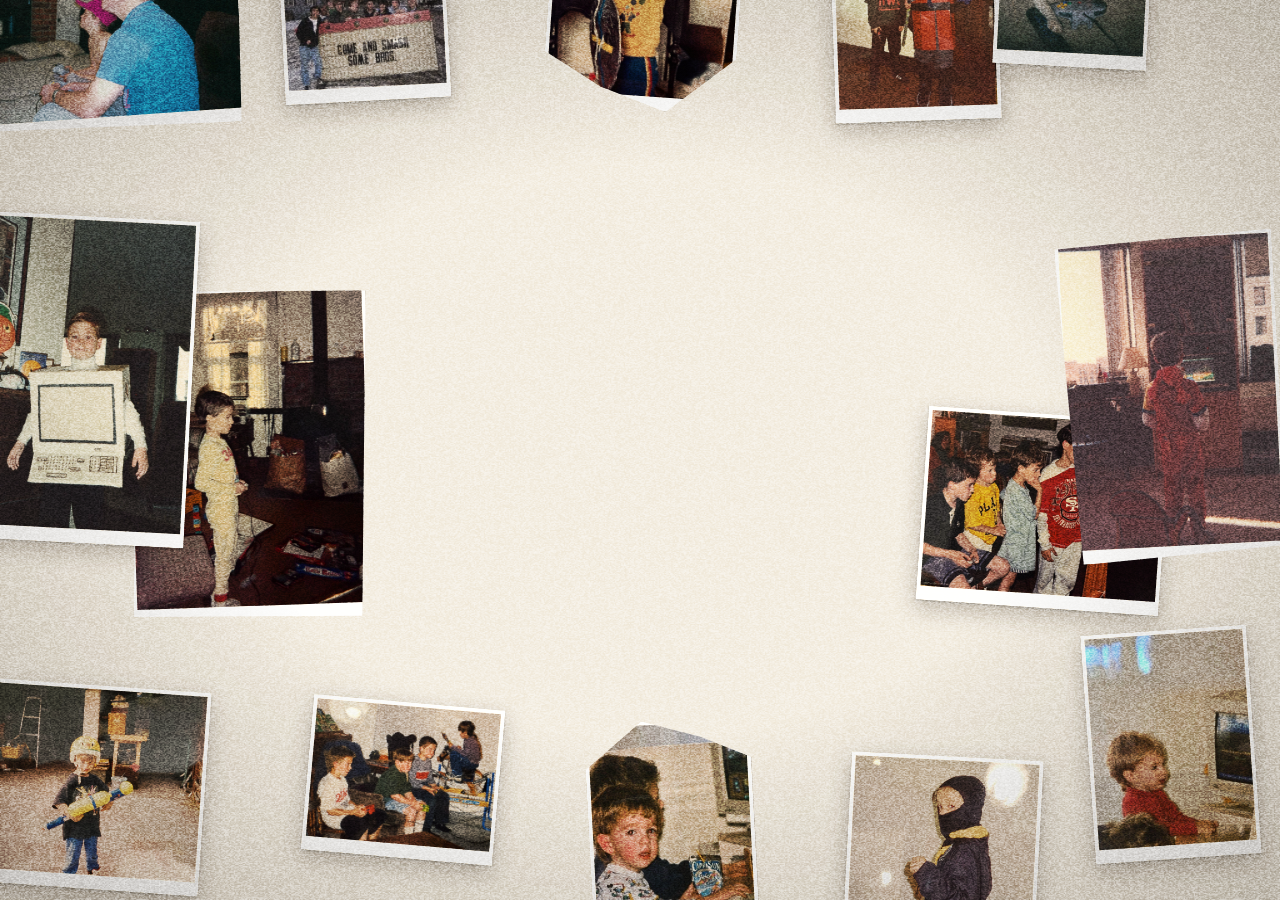
==== collage-only.html @ 482bcb10 "Split into embeddable pages for Webflow iframes - collage-only.html: the Nostalgia collage + animate" ====
<!DOCTYPE html>
<html lang="en">
<head>
  <meta charset="UTF-8" />
  <meta name="viewport" content="width=device-width, initial-scale=1.0" />
  <title>Supersaurus — Collage Background</title>
  <style>
    * { box-sizing: border-box; }
    html, body {
      margin: 0;
      padding: 0;
      background: #f4eee2;
      overflow: hidden;
      height: 100%;
      width: 100%;
      font-family: -apple-system, BlinkMacSystemFont, "Segoe UI", Roboto, sans-serif;
    }

    .collage-bg {
      position: fixed;
      inset: 0;
      overflow: hidden;
      pointer-events: none;
      z-index: 1;
    }
    .collage-img {
      position: absolute;
      object-fit: cover;
      box-shadow:
        0 1px 2px rgba(0, 0, 0, 0.18),
        0 8px 22px rgba(40, 25, 10, 0.25);
      filter: sepia(0.18) saturate(1.05) contrast(1.02);
      background: #fff;
      padding: 4px 4px 14px 4px;
    }
    .collage-vignette {
      position: fixed;
      inset: 0;
      pointer-events: none;
      z-index: 2;
      background: radial-gradient(
        ellipse at center,
        transparent 45%,
        rgba(30, 20, 10, 0.25) 100%
      );
    }
    .film-grain {
      position: fixed;
      inset: 0;
      width: 100%;
      height: 100%;
      pointer-events: none;
      mix-blend-mode: overlay;
      opacity: 0.42;
      z-index: 3;
    }
  </style>
</head>
<body>
  <div class="collage-bg" id="collageBg" aria-hidden="true"></div>
  <canvas class="film-grain" id="filmGrain" aria-hidden="true"></canvas>
  <div class="collage-vignette" aria-hidden="true"></div>

  <script src="collage.js"></script>
</body>
</html>
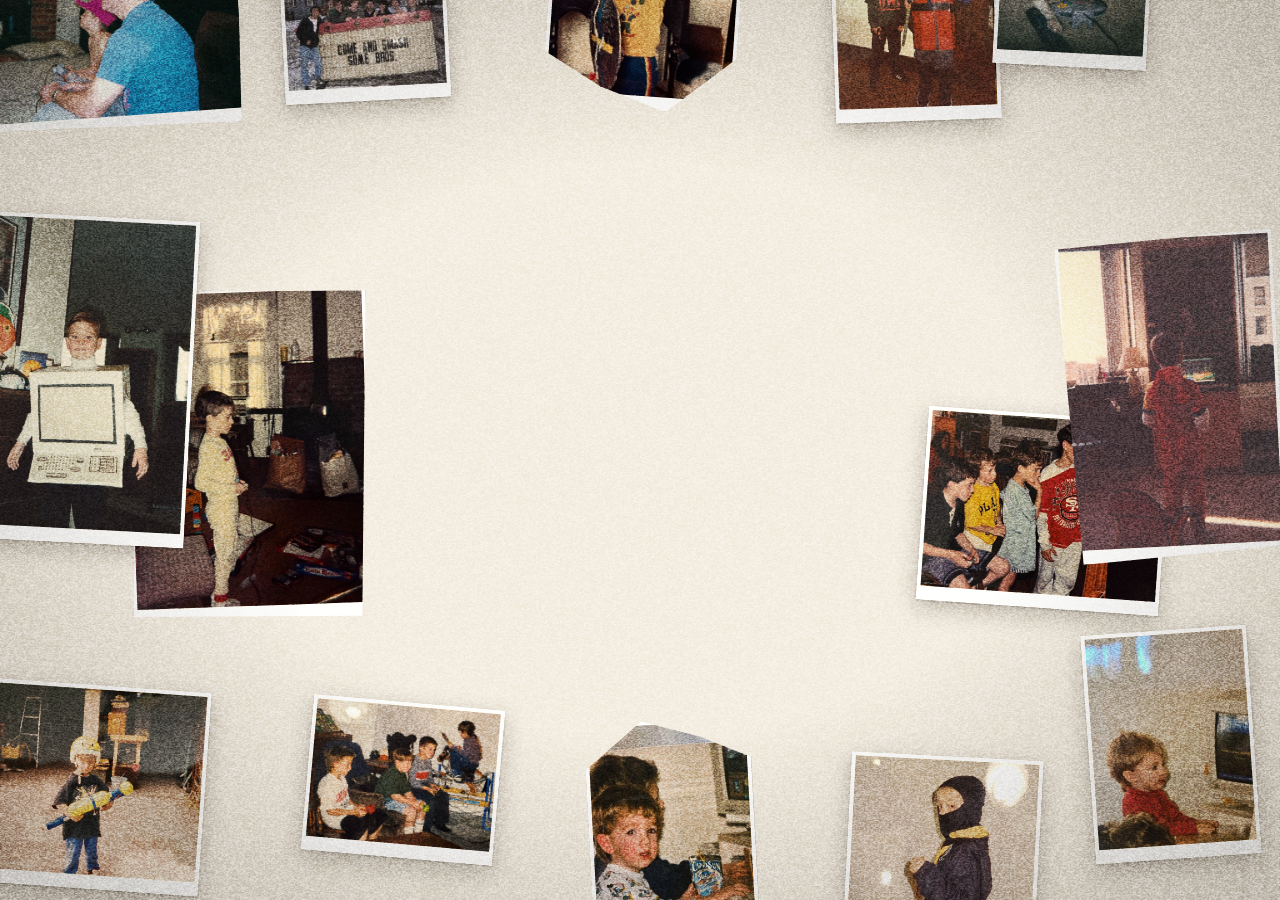
==== commit 8df64b84: "Collage: include iframe-scroll-forward.js so Webflow embed passes scroll through Co-Authored-By: Cla" ====
--- a/collage-only.html
+++ b/collage-only.html
@@ -62,5 +62,6 @@
   <div class="collage-vignette" aria-hidden="true"></div>
 
   <script src="collage.js"></script>
+  <script src="iframe-scroll-forward.js"></script>
 </body>
 </html>
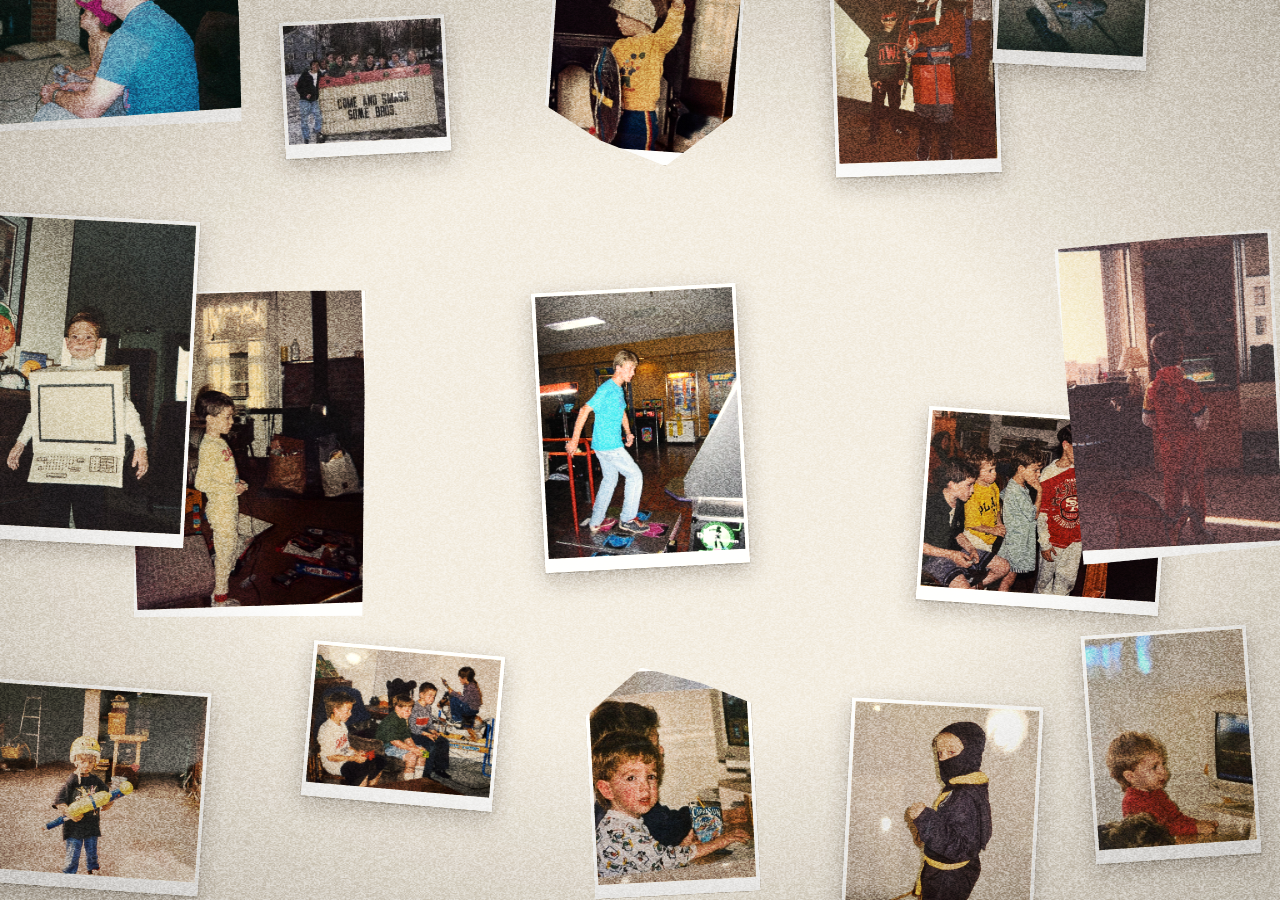
==== commit 0288c02a: "Collage: cartoon sweat drops drip off Chris (he's mid-DDR) Three SVG teardrops anchored to Chris's h" ====
--- a/collage-only.html
+++ b/collage-only.html
@@ -54,6 +54,31 @@
       opacity: 0.42;
       z-index: 3;
     }
+
+    .chris-sweat {
+      position: absolute;
+      pointer-events: none;
+      overflow: visible;
+      z-index: 4;
+    }
+    .sweat-drop {
+      position: absolute;
+      left: var(--x, 30%);
+      top: var(--y, 20%);
+      width: clamp(12px, 1.3vw, 20px);
+      height: clamp(18px, 2vw, 30px);
+      opacity: 0;
+      filter: drop-shadow(0 1px 1.5px rgba(0, 0, 0, 0.25));
+      animation: drip 2.4s cubic-bezier(0.5, 0, 0.75, 0) infinite;
+      animation-delay: var(--delay, 0s);
+    }
+    @keyframes drip {
+      0%   { transform: translateY(0) scale(0.4);  opacity: 0; }
+      12%  { transform: translateY(2px) scale(0.8); opacity: 0.5; }
+      25%  { transform: translateY(6px) scale(1);   opacity: 1; }
+      70%  { transform: translateY(18vh) scale(1);  opacity: 1; }
+      100% { transform: translateY(26vh) scale(1.2); opacity: 0; }
+    }
   </style>
 </head>
 <body>
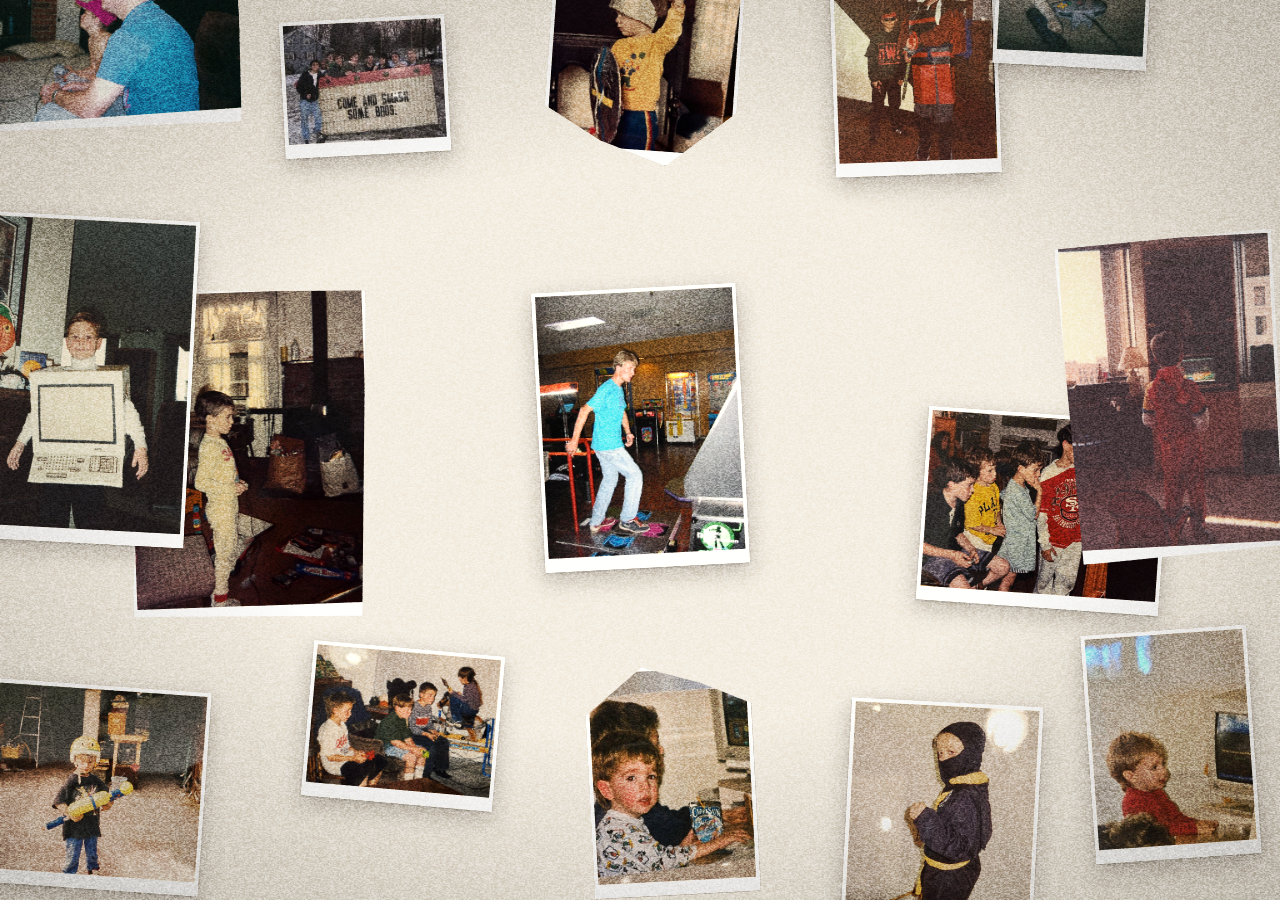
==== commit 1218a9ba: "Collage: shrink and recenter the two upper sweat drops Co-Authored-By: Claude Opus 4.7 (1M context) " ====
--- a/collage-only.html
+++ b/collage-only.html
@@ -65,8 +65,8 @@
       position: absolute;
       left: var(--x, 30%);
       top: var(--y, 20%);
-      width: clamp(12px, 1.3vw, 20px);
-      height: clamp(18px, 2vw, 30px);
+      width: calc(clamp(12px, 1.3vw, 20px) * var(--scale, 1));
+      height: calc(clamp(18px, 2vw, 30px) * var(--scale, 1));
       opacity: 0;
       filter: drop-shadow(0 1px 1.5px rgba(0, 0, 0, 0.25));
       animation: drip 2.4s cubic-bezier(0.5, 0, 0.75, 0) infinite;
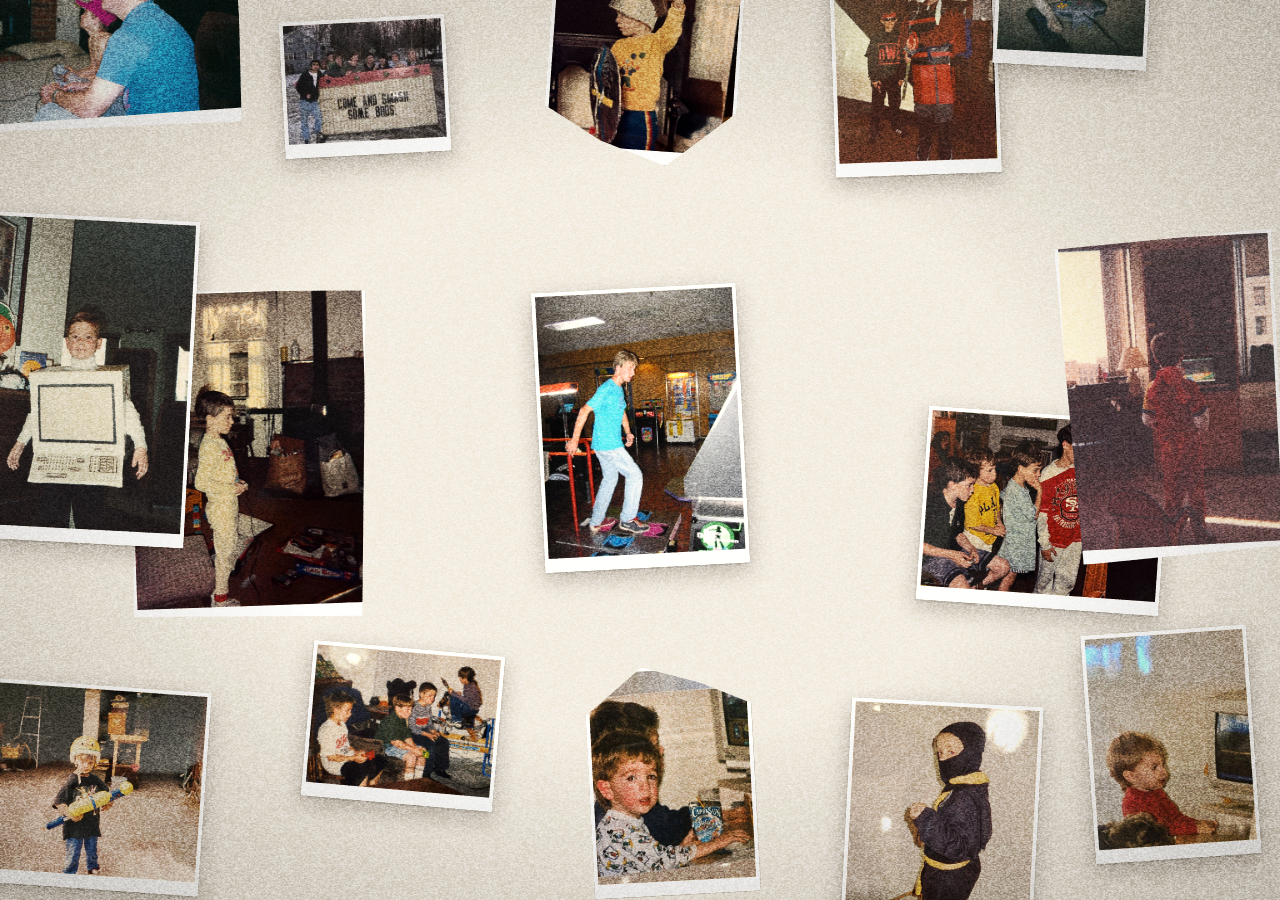
==== commit b9271446: "Collage: shrink cheek drop; add montage drift+fade on non-Chris photos Each surrounding photo now cr" ====
--- a/collage-only.html
+++ b/collage-only.html
@@ -32,6 +32,27 @@
       filter: sepia(0.18) saturate(1.05) contrast(1.02);
       background: #fff;
       padding: 4px 4px 14px 4px;
+    }
+
+    /* Montage drift wrapper: each slot cross-fades and slides slowly. */
+    .collage-slot {
+      position: absolute;
+      animation: driftFade var(--dur, 22s) ease-in-out infinite;
+      animation-delay: var(--dly, 0s);
+      will-change: transform, opacity;
+    }
+    .collage-slot > .collage-img {
+      position: static;
+      left: auto;
+      top: auto;
+      width: 100%;
+      display: block;
+    }
+    @keyframes driftFade {
+      0%   { transform: translate(var(--dx0, -4vw), var(--dy0, 0));  opacity: 0; }
+      15%  {                                                         opacity: 1; }
+      85%  {                                                         opacity: 1; }
+      100% { transform: translate(var(--dx1,  4vw), var(--dy1, 0));  opacity: 0; }
     }
     .collage-vignette {
       position: fixed;
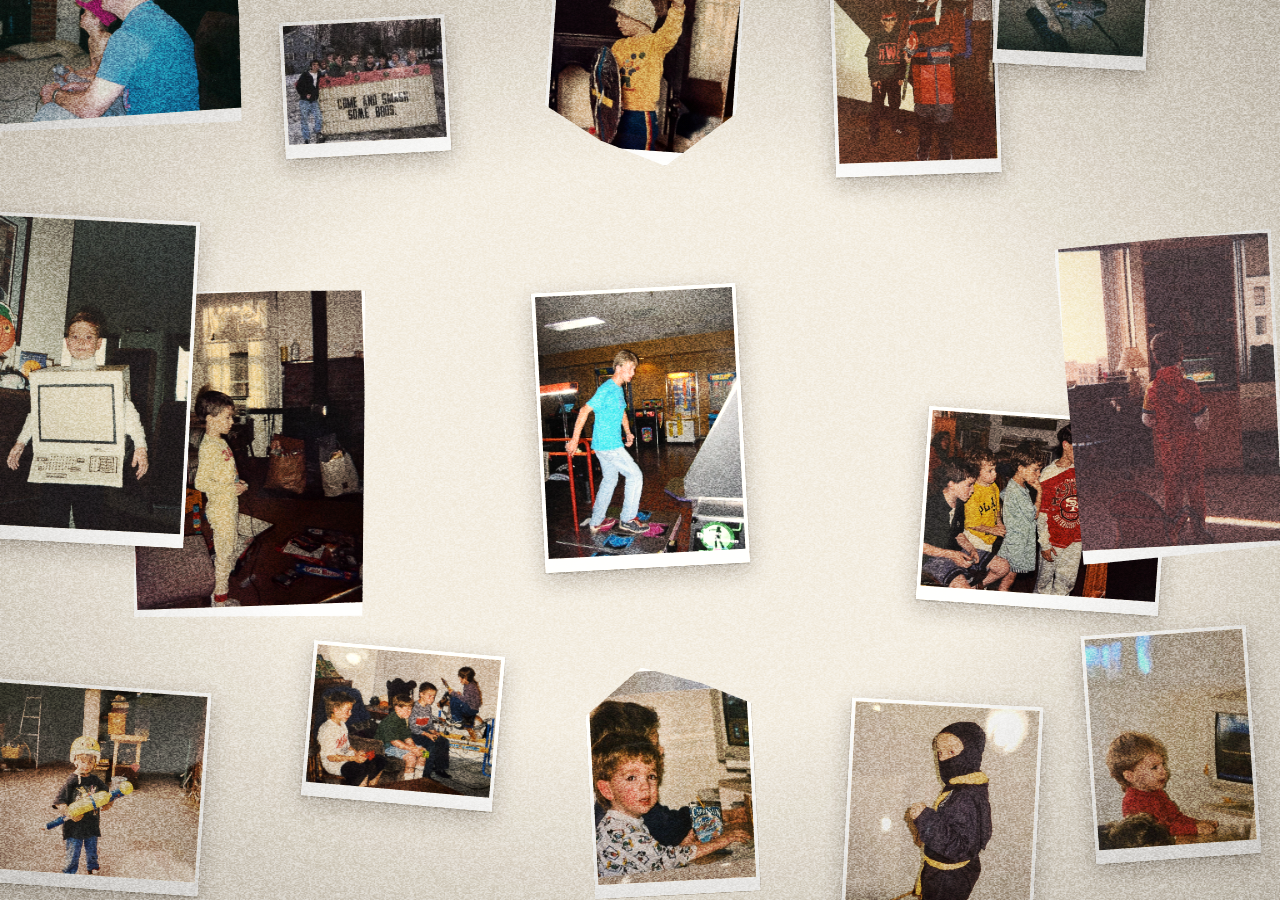
==== commit cbc62a00: "Collage: arm sweat drops splat + ripple on impact The elbow and wrist drops now stop hard at the flo" ====
--- a/collage-only.html
+++ b/collage-only.html
@@ -93,12 +93,47 @@
       animation: drip 2.4s cubic-bezier(0.5, 0, 0.75, 0) infinite;
       animation-delay: var(--delay, 0s);
     }
+    .sweat-drop--splash {
+      animation-name: dripSplash;
+      animation-timing-function: linear;
+      transform-origin: 50% 100%;
+    }
     @keyframes drip {
       0%   { transform: translateY(0) scale(0.4);  opacity: 0; }
       12%  { transform: translateY(2px) scale(0.8); opacity: 0.5; }
       25%  { transform: translateY(6px) scale(1);   opacity: 1; }
       70%  { transform: translateY(18vh) scale(1);  opacity: 1; }
       100% { transform: translateY(26vh) scale(1.2); opacity: 0; }
+    }
+    @keyframes dripSplash {
+      0%   { transform: translateY(0) scale(0.4);                        opacity: 0; }
+      10%  { transform: translateY(2px) scale(0.8);                      opacity: 0.5; }
+      20%  { transform: translateY(6px) scale(1);                        opacity: 1; }
+      62%  { transform: translateY(18vh) scale(1);                       opacity: 1; }
+      68%  { transform: translateY(18vh) scaleX(2.2) scaleY(0.25);       opacity: 1; }
+      78%  { transform: translateY(18vh) scaleX(1.6) scaleY(0.35);       opacity: 0.6; }
+      100% { transform: translateY(18vh) scaleX(0.9) scaleY(0.15);       opacity: 0; }
+    }
+
+    .sweat-ripple {
+      position: absolute;
+      left: var(--x, 30%);
+      top: calc(var(--y, 50%) + 18vh);
+      width: calc(clamp(14px, 1.6vw, 26px) * var(--scale, 1));
+      height: calc(clamp(5px, 0.55vw, 9px) * var(--scale, 1));
+      opacity: 0;
+      transform: translate(-50%, -50%) scale(0.3);
+      animation: ripple 2.4s linear infinite;
+      animation-delay: var(--delay, 0s);
+      pointer-events: none;
+      margin-left: calc(clamp(12px, 1.3vw, 20px) * var(--scale, 1) * 0.5);
+      margin-top: calc(clamp(18px, 2vw, 30px) * var(--scale, 1));
+    }
+    @keyframes ripple {
+      0%, 60% { transform: translate(-50%, -50%) scale(0.3); opacity: 0; }
+      68%     { transform: translate(-50%, -50%) scale(0.5); opacity: 0.9; }
+      82%     { transform: translate(-50%, -50%) scale(1.1); opacity: 0.4; }
+      100%    { transform: translate(-50%, -50%) scale(1.7); opacity: 0; }
     }
   </style>
 </head>
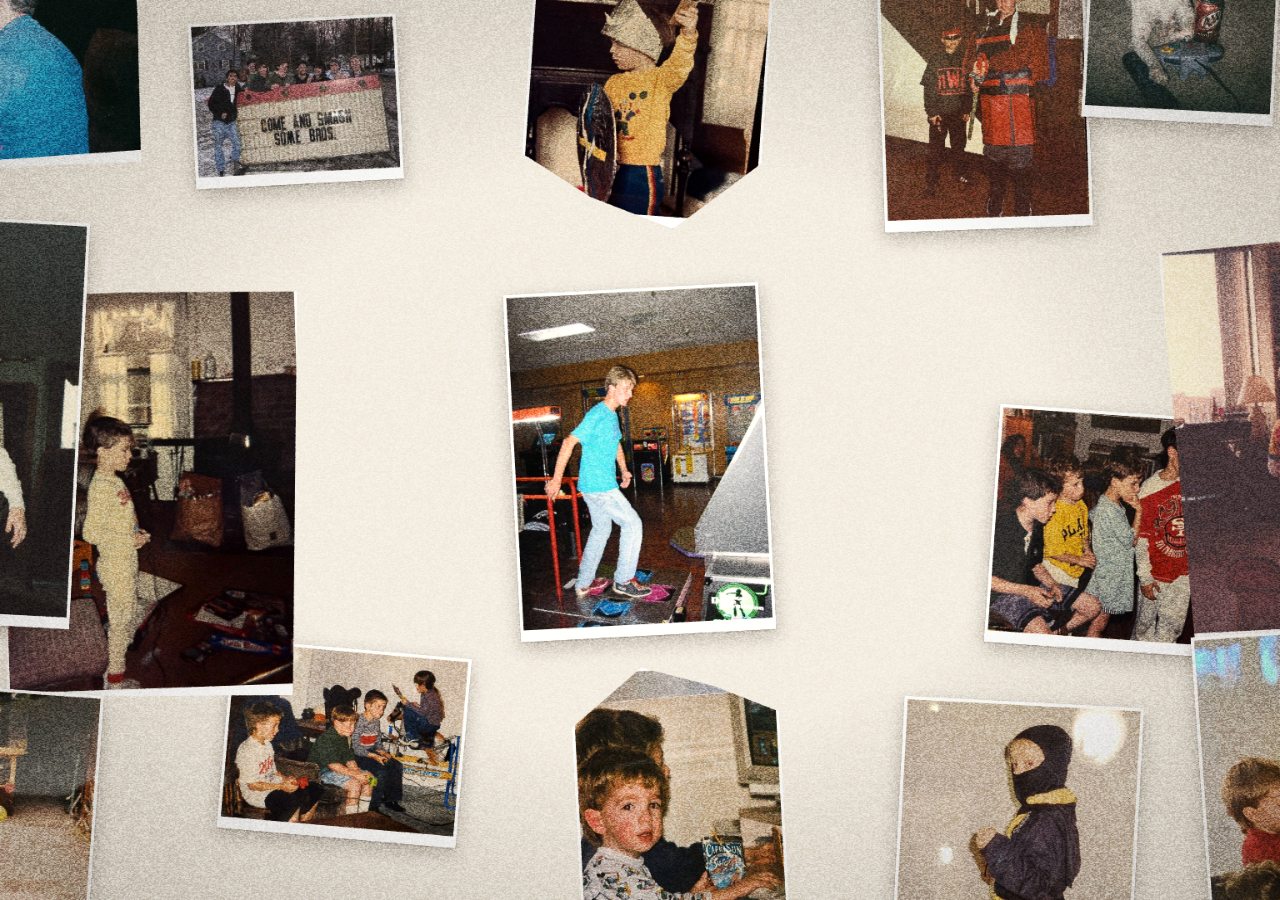
==== commit 741a2556: "Collage: cover-fit composition via 1920x1080 stage transform Slots now live in a .collage-stage size" ====
--- a/collage-only.html
+++ b/collage-only.html
@@ -22,6 +22,17 @@
       overflow: hidden;
       pointer-events: none;
       z-index: 1;
+    }
+    /* Fixed-design stage: 1920x1080 reference, transform-scaled to cover iframe.
+       Slots use % of stage so the composition keeps its proportions at any aspect. */
+    .collage-stage {
+      position: absolute;
+      top: 50%;
+      left: 50%;
+      width: 1920px;
+      height: 1080px;
+      transform: translate(-50%, -50%) scale(var(--stage-scale, 1));
+      transform-origin: center;
     }
     .collage-img {
       position: absolute;
@@ -86,8 +97,8 @@
       position: absolute;
       left: var(--x, 30%);
       top: var(--y, 20%);
-      width: calc(clamp(12px, 1.3vw, 20px) * var(--scale, 1));
-      height: calc(clamp(18px, 2vw, 30px) * var(--scale, 1));
+      width: calc(20px * var(--scale, 1));
+      height: calc(30px * var(--scale, 1));
       opacity: 0;
       filter: drop-shadow(0 1px 1.5px rgba(0, 0, 0, 0.25));
       animation: drip 2.4s cubic-bezier(0.5, 0, 0.75, 0) infinite;
@@ -102,32 +113,32 @@
       0%   { transform: translateY(0) scale(0.4);  opacity: 0; }
       12%  { transform: translateY(2px) scale(0.8); opacity: 0.5; }
       25%  { transform: translateY(6px) scale(1);   opacity: 1; }
-      70%  { transform: translateY(18vh) scale(1);  opacity: 1; }
-      100% { transform: translateY(26vh) scale(1.2); opacity: 0; }
+      70%  { transform: translateY(195px) scale(1); opacity: 1; }
+      100% { transform: translateY(280px) scale(1.2); opacity: 0; }
     }
     @keyframes dripSplash {
       0%   { transform: translateY(0) scale(0.4);                        opacity: 0; }
       10%  { transform: translateY(2px) scale(0.8);                      opacity: 0.5; }
       20%  { transform: translateY(6px) scale(1);                        opacity: 1; }
-      62%  { transform: translateY(18vh) scale(1);                       opacity: 1; }
-      68%  { transform: translateY(18vh) scaleX(2.2) scaleY(0.25);       opacity: 1; }
-      78%  { transform: translateY(18vh) scaleX(1.6) scaleY(0.35);       opacity: 0.6; }
-      100% { transform: translateY(18vh) scaleX(0.9) scaleY(0.15);       opacity: 0; }
+      62%  { transform: translateY(195px) scale(1);                      opacity: 1; }
+      68%  { transform: translateY(195px) scaleX(2.2) scaleY(0.25);      opacity: 1; }
+      78%  { transform: translateY(195px) scaleX(1.6) scaleY(0.35);      opacity: 0.6; }
+      100% { transform: translateY(195px) scaleX(0.9) scaleY(0.15);      opacity: 0; }
     }
 
     .sweat-ripple {
       position: absolute;
       left: var(--x, 30%);
-      top: calc(var(--y, 50%) + 18vh);
-      width: calc(clamp(14px, 1.6vw, 26px) * var(--scale, 1));
-      height: calc(clamp(5px, 0.55vw, 9px) * var(--scale, 1));
+      top: calc(var(--y, 50%) + 195px);
+      width: calc(26px * var(--scale, 1));
+      height: calc(9px * var(--scale, 1));
       opacity: 0;
       transform: translate(-50%, -50%) scale(0.3);
       animation: ripple 2.4s linear infinite;
       animation-delay: var(--delay, 0s);
       pointer-events: none;
-      margin-left: calc(clamp(12px, 1.3vw, 20px) * var(--scale, 1) * 0.5);
-      margin-top: calc(clamp(18px, 2vw, 30px) * var(--scale, 1));
+      margin-left: calc(20px * var(--scale, 1) * 0.5);
+      margin-top: calc(30px * var(--scale, 1));
     }
     @keyframes ripple {
       0%, 60% { transform: translate(-50%, -50%) scale(0.3); opacity: 0; }
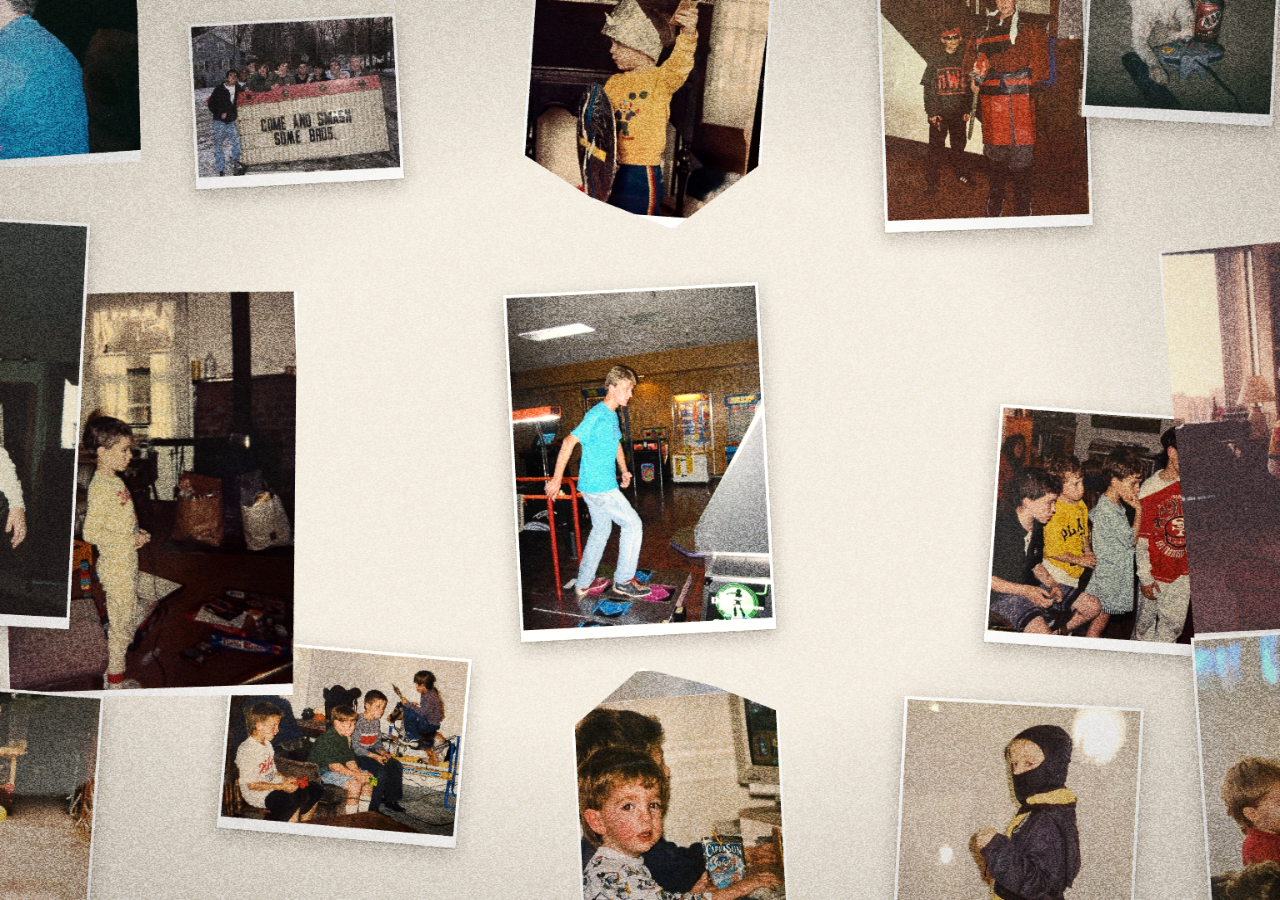
==== commit 04e4413b: "Collage: shrink sweat drops + ripples ~25% Drop 20x30 -> 15x22; ripple 26x9 -> 20x7; matching anchor" ====
--- a/collage-only.html
+++ b/collage-only.html
@@ -97,8 +97,8 @@
       position: absolute;
       left: var(--x, 30%);
       top: var(--y, 20%);
-      width: calc(20px * var(--scale, 1));
-      height: calc(30px * var(--scale, 1));
+      width: calc(15px * var(--scale, 1));
+      height: calc(22px * var(--scale, 1));
       opacity: 0;
       filter: drop-shadow(0 1px 1.5px rgba(0, 0, 0, 0.25));
       animation: drip 2.4s cubic-bezier(0.5, 0, 0.75, 0) infinite;
@@ -130,15 +130,15 @@
       position: absolute;
       left: var(--x, 30%);
       top: calc(var(--y, 50%) + 195px);
-      width: calc(26px * var(--scale, 1));
-      height: calc(9px * var(--scale, 1));
+      width: calc(20px * var(--scale, 1));
+      height: calc(7px * var(--scale, 1));
       opacity: 0;
       transform: translate(-50%, -50%) scale(0.3);
       animation: ripple 2.4s linear infinite;
       animation-delay: var(--delay, 0s);
       pointer-events: none;
-      margin-left: calc(20px * var(--scale, 1) * 0.5);
-      margin-top: calc(30px * var(--scale, 1));
+      margin-left: calc(15px * var(--scale, 1) * 0.5);
+      margin-top: calc(22px * var(--scale, 1));
     }
     @keyframes ripple {
       0%, 60% { transform: translate(-50%, -50%) scale(0.3); opacity: 0; }
